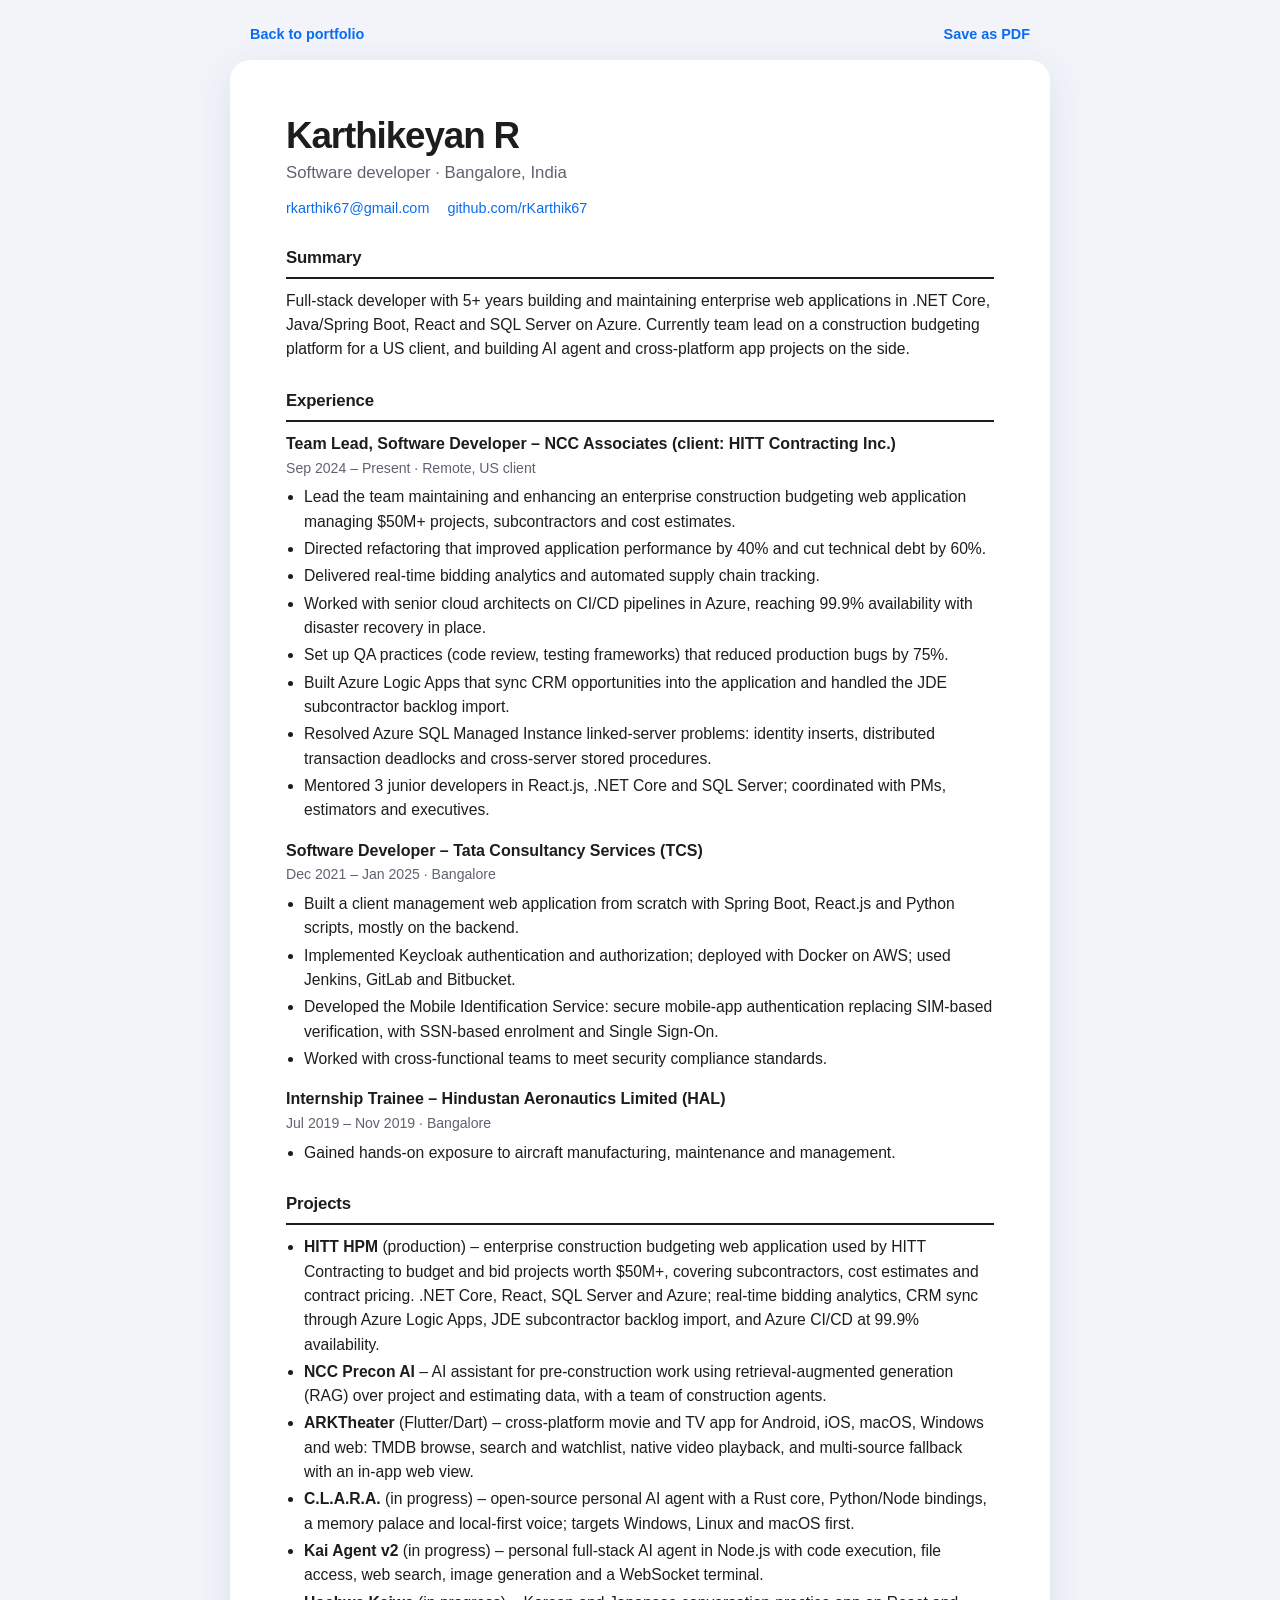
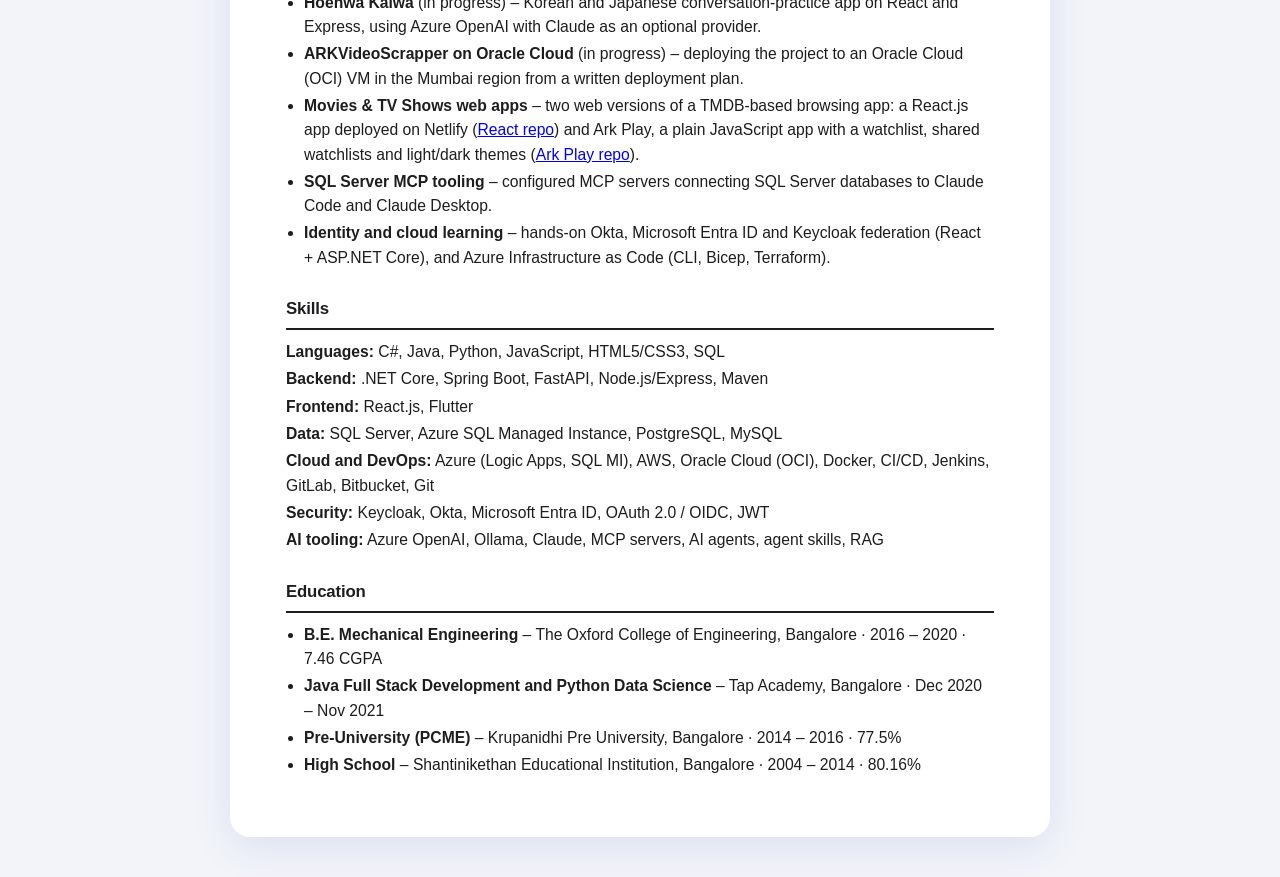
==== resume.html @ 551b3ce6 "new changes" ====
<!doctype html>
<html lang="en">
<head>
<meta charset="utf-8">
<meta name="viewport" content="width=device-width, initial-scale=1">
<title>Karthikeyan R – Resume</title>
<meta name="description" content="Resume of Karthikeyan R, full-stack software developer in Bangalore.">
<style>
:root{--text:#1d1d1f;--muted:#5f6370;--accent:#0a6cf0;--line:#e3e5ec;--bg:#f2f4fa;--page:#fff;
  --font:-apple-system,BlinkMacSystemFont,"SF Pro Text",Inter,"Segoe UI",Roboto,Helvetica,Arial,sans-serif}
*{box-sizing:border-box}
body{margin:0;background:var(--bg);color:var(--text);font:400 .98rem/1.55 var(--font);-webkit-font-smoothing:antialiased}
.bar{max-width:820px;margin:20px auto 0;padding:0 20px;display:flex;justify-content:space-between;gap:12px;flex-wrap:wrap}
.bar a,.bar button{font:600 .9rem var(--font);color:var(--accent);text-decoration:none;background:none;border:0;cursor:pointer;padding:6px 0}
.page{max-width:820px;margin:12px auto 40px;background:var(--page);padding:clamp(24px,6vw,56px);border-radius:20px;box-shadow:0 10px 40px rgba(40,60,120,.1)}
h1{font-size:2.3rem;line-height:1.1;letter-spacing:-.03em;margin:0 0 4px}
.role{color:var(--muted);margin:0 0 10px;font-size:1.05rem}
.contact{display:flex;flex-wrap:wrap;gap:4px 18px;font-size:.9rem;color:var(--muted);margin-bottom:6px}
.contact a{color:var(--accent);text-decoration:none}
h2{font-size:1.05rem;letter-spacing:-.01em;margin:26px 0 10px;padding-bottom:6px;border-bottom:2px solid var(--text)}
h3{font-size:1rem;margin:0}
.job{margin-bottom:16px;break-inside:avoid}
.job .meta{color:var(--muted);font-size:.88rem;margin:1px 0 6px}
ul{margin:4px 0 0;padding-left:1.15em}li{margin:3px 0}
p{margin:0 0 8px}
.skills li{list-style:none;margin:3px 0;padding:0}.skills ul{padding:0}
@media print{
  body{background:#fff;font-size:10pt}.bar{display:none}
  .page{box-shadow:none;margin:0;padding:0;border-radius:0;max-width:none}
  a{color:var(--text)}@page{margin:16mm}
}
</style>
</head>
<body>
<div class="bar"><a href="index.html">Back to portfolio</a><button onclick="window.print()">Save as PDF</button></div>
<main class="page">
  <h1>Karthikeyan R</h1>
  <p class="role">Software developer · Bangalore, India</p>
  <div class="contact"><a href="mailto:rkarthik67@gmail.com">rkarthik67@gmail.com</a><a href="https://github.com/rKarthik67">github.com/rKarthik67</a></div>

  <h2>Summary</h2>
  <p>Full-stack developer with 5+ years building and maintaining enterprise web applications in .NET Core, Java/Spring Boot, React and SQL Server on Azure. Currently team lead on a construction budgeting platform for a US client, and building AI agent and cross-platform app projects on the side.</p>

  <h2>Experience</h2>
  <div class="job">
    <h3>Team Lead, Software Developer – NCC Associates (client: HITT Contracting Inc.)</h3>
    <p class="meta">Sep 2024 – Present · Remote, US client</p>
    <ul>
      <li>Lead the team maintaining and enhancing an enterprise construction budgeting web application managing $50M+ projects, subcontractors and cost estimates.</li>
      <li>Directed refactoring that improved application performance by 40% and cut technical debt by 60%.</li>
      <li>Delivered real-time bidding analytics and automated supply chain tracking.</li>
      <li>Worked with senior cloud architects on CI/CD pipelines in Azure, reaching 99.9% availability with disaster recovery in place.</li>
      <li>Set up QA practices (code review, testing frameworks) that reduced production bugs by 75%.</li>
      <li>Built Azure Logic Apps that sync CRM opportunities into the application and handled the JDE subcontractor backlog import.</li>
      <li>Resolved Azure SQL Managed Instance linked-server problems: identity inserts, distributed transaction deadlocks and cross-server stored procedures.</li>
      <li>Mentored 3 junior developers in React.js, .NET Core and SQL Server; coordinated with PMs, estimators and executives.</li>
    </ul>
  </div>
  <div class="job">
    <h3>Software Developer – Tata Consultancy Services (TCS)</h3>
    <p class="meta">Dec 2021 – Jan 2025 · Bangalore</p>
    <ul>
      <li>Built a client management web application from scratch with Spring Boot, React.js and Python scripts, mostly on the backend.</li>
      <li>Implemented Keycloak authentication and authorization; deployed with Docker on AWS; used Jenkins, GitLab and Bitbucket.</li>
      <li>Developed the Mobile Identification Service: secure mobile-app authentication replacing SIM-based verification, with SSN-based enrolment and Single Sign-On.</li>
      <li>Worked with cross-functional teams to meet security compliance standards.</li>
    </ul>
  </div>
  <div class="job">
    <h3>Internship Trainee – Hindustan Aeronautics Limited (HAL)</h3>
    <p class="meta">Jul 2019 – Nov 2019 · Bangalore</p>
    <ul><li>Gained hands-on exposure to aircraft manufacturing, maintenance and management.</li></ul>
  </div>

  <h2>Projects</h2>
  <ul>
    <li><b>HITT HPM</b> (production) – enterprise construction budgeting web application used by HITT Contracting to budget and bid projects worth $50M+, covering subcontractors, cost estimates and contract pricing. .NET Core, React, SQL Server and Azure; real-time bidding analytics, CRM sync through Azure Logic Apps, JDE subcontractor backlog import, and Azure CI/CD at 99.9% availability.</li>
    <li><b>NCC Precon AI</b> – AI assistant for pre-construction work using retrieval-augmented generation (RAG) over project and estimating data, with a team of construction agents.</li>
    <li><b>ARKTheater</b> (Flutter/Dart) – cross-platform movie and TV app for Android, iOS, macOS, Windows and web: TMDB browse, search and watchlist, native video playback, and multi-source fallback with an in-app web view.</li>
    <li><b>C.L.A.R.A.</b> (in progress) – open-source personal AI agent with a Rust core, Python/Node bindings, a memory palace and local-first voice; targets Windows, Linux and macOS first.</li>
    <li><b>Kai Agent v2</b> (in progress) – personal full-stack AI agent in Node.js with code execution, file access, web search, image generation and a WebSocket terminal.</li>
    <li><b>Hoehwa Kaiwa</b> (in progress) – Korean and Japanese conversation-practice app on React and Express, using Azure OpenAI with Claude as an optional provider.</li>
    <li><b>ARKVideoScrapper on Oracle Cloud</b> (in progress) – deploying the project to an Oracle Cloud (OCI) VM in the Mumbai region from a written deployment plan.</li>
    <li><b>Movies &amp; TV Shows web apps</b> – two web versions of a TMDB-based browsing app: a React.js app deployed on Netlify (<a href="https://github.com/rKarthik67/Movie-and-tv-show-2">React repo</a>) and Ark Play, a plain JavaScript app with a watchlist, shared watchlists and light/dark themes (<a href="https://github.com/rKarthik67/ark-theater-play-web">Ark Play repo</a>).</li>
    <li><b>SQL Server MCP tooling</b> – configured MCP servers connecting SQL Server databases to Claude Code and Claude Desktop.</li>
    <li><b>Identity and cloud learning</b> – hands-on Okta, Microsoft Entra ID and Keycloak federation (React + ASP.NET Core), and Azure Infrastructure as Code (CLI, Bicep, Terraform).</li>
  </ul>

  <h2>Skills</h2>
  <div class="skills"><ul>
    <li><b>Languages:</b> C#, Java, Python, JavaScript, HTML5/CSS3, SQL</li>
    <li><b>Backend:</b> .NET Core, Spring Boot, FastAPI, Node.js/Express, Maven</li>
    <li><b>Frontend:</b> React.js, Flutter</li>
    <li><b>Data:</b> SQL Server, Azure SQL Managed Instance, PostgreSQL, MySQL</li>
    <li><b>Cloud and DevOps:</b> Azure (Logic Apps, SQL MI), AWS, Oracle Cloud (OCI), Docker, CI/CD, Jenkins, GitLab, Bitbucket, Git</li>
    <li><b>Security:</b> Keycloak, Okta, Microsoft Entra ID, OAuth 2.0 / OIDC, JWT</li>
    <li><b>AI tooling:</b> Azure OpenAI, Ollama, Claude, MCP servers, AI agents, agent skills, RAG</li>
  </ul></div>

  <h2>Education</h2>
  <ul>
    <li><b>B.E. Mechanical Engineering</b> – The Oxford College of Engineering, Bangalore · 2016 – 2020 · 7.46 CGPA</li>
    <li><b>Java Full Stack Development and Python Data Science</b> – Tap Academy, Bangalore · Dec 2020 – Nov 2021</li>
    <li><b>Pre-University (PCME)</b> – Krupanidhi Pre University, Bangalore · 2014 – 2016 · 77.5%</li>
    <li><b>High School</b> – Shantinikethan Educational Institution, Bangalore · 2004 – 2014 · 80.16%</li>
  </ul>
</main>
</body>
</html>
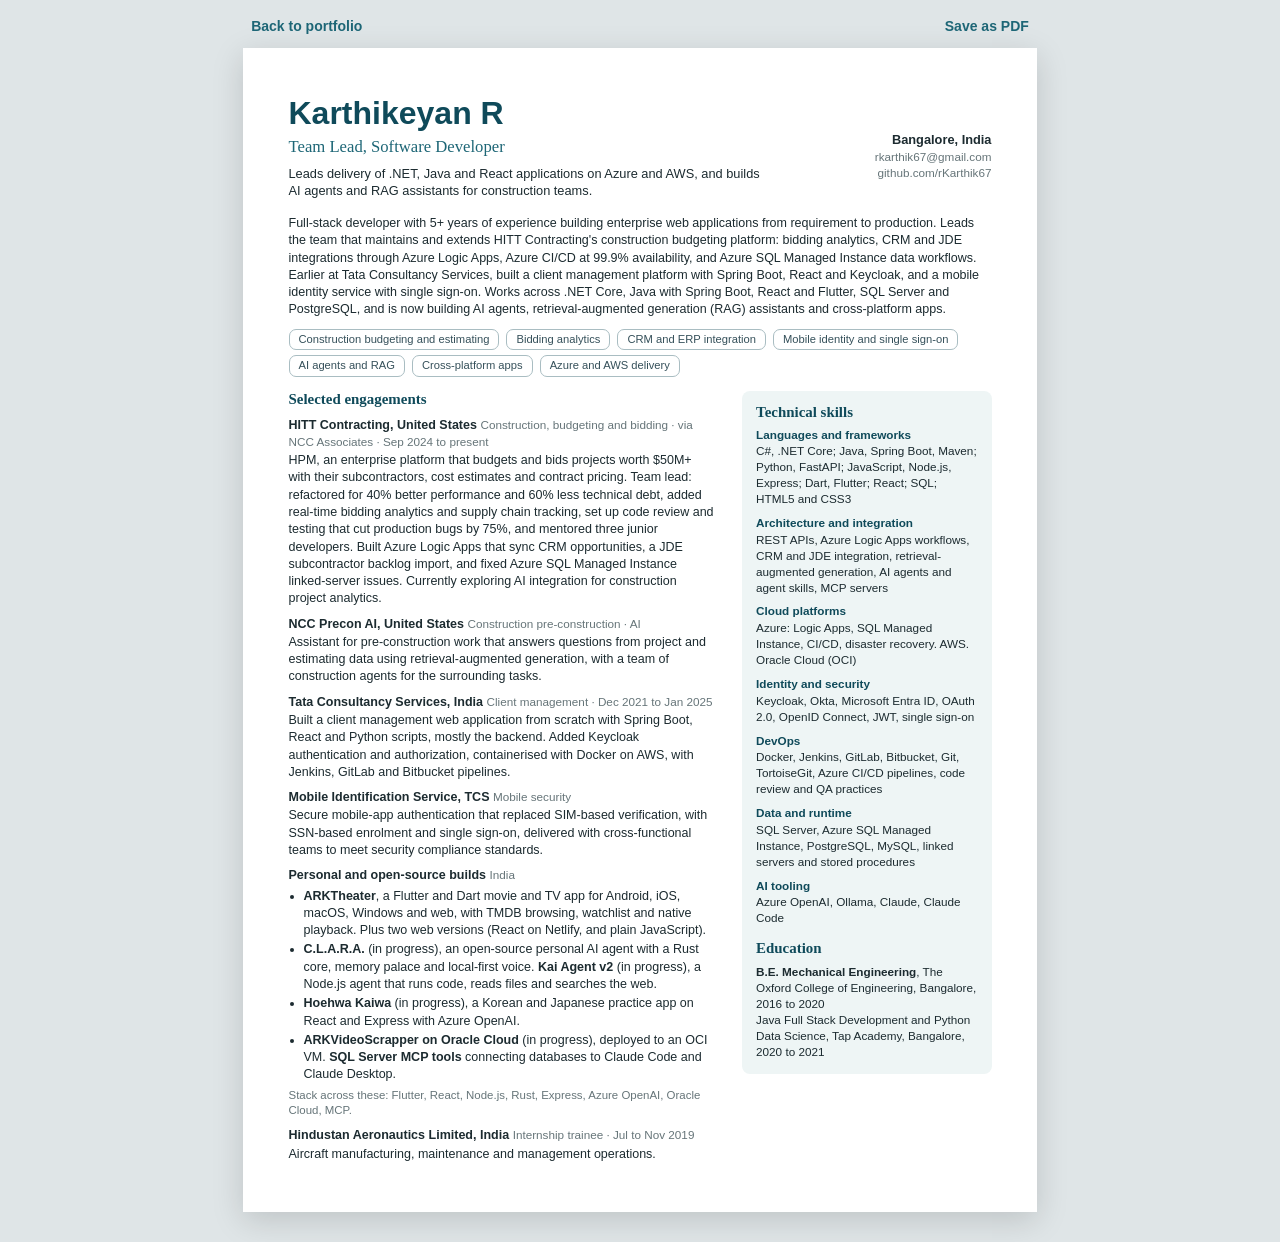
==== commit 534ee256: "resume updated" ====
--- a/resume.html
+++ b/resume.html
@@ -4,106 +4,131 @@
 <meta charset="utf-8">
 <meta name="viewport" content="width=device-width, initial-scale=1">
 <title>Karthikeyan R – Resume</title>
-<meta name="description" content="Resume of Karthikeyan R, full-stack software developer in Bangalore.">
+<meta name="description" content="Resume of Karthikeyan R, software developer and team lead in Bangalore.">
 <style>
-:root{--text:#1d1d1f;--muted:#5f6370;--accent:#0a6cf0;--line:#e3e5ec;--bg:#f2f4fa;--page:#fff;
-  --font:-apple-system,BlinkMacSystemFont,"SF Pro Text",Inter,"Segoe UI",Roboto,Helvetica,Arial,sans-serif}
+:root{--teal:#0f4a5a;--teal2:#1d6676;--ink:#1c2b30;--mute:#667579;--line:#a9bdc2;--panel:#eef5f5;
+  --sans:Calibri,Carlito,"Segoe UI",Helvetica,Arial,sans-serif;--serif:Cambria,Caladea,Georgia,serif}
 *{box-sizing:border-box}
-body{margin:0;background:var(--bg);color:var(--text);font:400 .98rem/1.55 var(--font);-webkit-font-smoothing:antialiased}
-.bar{max-width:820px;margin:20px auto 0;padding:0 20px;display:flex;justify-content:space-between;gap:12px;flex-wrap:wrap}
-.bar a,.bar button{font:600 .9rem var(--font);color:var(--accent);text-decoration:none;background:none;border:0;cursor:pointer;padding:6px 0}
-.page{max-width:820px;margin:12px auto 40px;background:var(--page);padding:clamp(24px,6vw,56px);border-radius:20px;box-shadow:0 10px 40px rgba(40,60,120,.1)}
-h1{font-size:2.3rem;line-height:1.1;letter-spacing:-.03em;margin:0 0 4px}
-.role{color:var(--muted);margin:0 0 10px;font-size:1.05rem}
-.contact{display:flex;flex-wrap:wrap;gap:4px 18px;font-size:.9rem;color:var(--muted);margin-bottom:6px}
-.contact a{color:var(--accent);text-decoration:none}
-h2{font-size:1.05rem;letter-spacing:-.01em;margin:26px 0 10px;padding-bottom:6px;border-bottom:2px solid var(--text)}
-h3{font-size:1rem;margin:0}
-.job{margin-bottom:16px;break-inside:avoid}
-.job .meta{color:var(--muted);font-size:.88rem;margin:1px 0 6px}
-ul{margin:4px 0 0;padding-left:1.15em}li{margin:3px 0}
-p{margin:0 0 8px}
-.skills li{list-style:none;margin:3px 0;padding:0}.skills ul{padding:0}
+body{margin:0;background:#dfe5e7;color:var(--ink);font:400 9.4pt/1.38 var(--sans);-webkit-print-color-adjust:exact;print-color-adjust:exact}
+.bar{max-width:210mm;margin:14px auto 0;padding:0 8px;display:flex;justify-content:space-between;font:600 14px var(--sans)}
+.bar a,.bar button{color:var(--teal2);text-decoration:none;background:none;border:0;cursor:pointer;font:inherit;padding:4px 0}
+.page{width:210mm;min-height:297mm;margin:10px auto 30px;background:#fff;padding:13mm 12mm 11mm;box-shadow:0 8px 30px rgba(0,0,0,.15)}
+header{display:flex;justify-content:space-between;align-items:flex-start;gap:16px}
+h1{font:700 24pt/1.05 var(--sans);color:var(--teal);margin:0}
+.role{font:400 12.5pt/1.2 var(--serif);color:var(--teal2);margin:6px 0 8px}
+.tagline{margin:0;max-width:128mm;font-size:9.6pt}
+.where{text-align:right;font-weight:700;font-size:9.6pt;white-space:nowrap;padding-top:34px}
+.where span{display:block;font-weight:400;color:var(--mute);font-size:8.8pt}
+.where a{color:inherit;text-decoration:none}
+.summary{margin:15px 0 10px;font-size:9.4pt}
+.tags{display:flex;flex-wrap:wrap;gap:5px 7px;margin-bottom:14px}
+.tags span{border:1px solid var(--line);border-radius:7px;padding:2px 9px;font-size:8.4pt;color:#35505a}
+.cols{display:grid;grid-template-columns:minmax(0,1fr) 66mm;gap:7mm;align-items:start}
+h2{font:700 11.2pt/1.2 var(--serif);color:var(--teal);margin:0 0 8px}
+.eng{margin:0 0 8px;break-inside:avoid}
+.eng b{font-weight:700}.eng .ind{color:var(--mute);font-size:8.8pt}
+.eng p{margin:1px 0 0}
+ul{margin:3px 0 0;padding-left:15px}li{margin:2px 0}
+.stack{color:var(--mute);font-size:8.6pt;margin:4px 0 0}
+.side{background:var(--panel);border-radius:8px;padding:13px 14px 14px}
+.side h3{font:700 8.8pt/1.25 var(--sans);color:var(--teal);margin:9px 0 1px}
+.side h3:first-of-type{margin-top:0}
+.side p{margin:0;font-size:8.8pt;line-height:1.36}
+.side h2{margin:14px 0 6px}
+.side h2.first{margin-top:0}
+@media (max-width:760px){
+  .page{width:auto;min-height:0;margin:8px;padding:20px 16px}
+  header{flex-direction:column}.where{text-align:left;padding-top:0}
+  .cols{grid-template-columns:1fr}
+}
 @media print{
-  body{background:#fff;font-size:10pt}.bar{display:none}
-  .page{box-shadow:none;margin:0;padding:0;border-radius:0;max-width:none}
-  a{color:var(--text)}@page{margin:16mm}
+  @page{size:A4;margin:0}
+  body{background:#fff}.bar{display:none}
+  .page{margin:0;box-shadow:none;width:210mm;height:297mm;min-height:0;overflow:hidden}
 }
 </style>
 </head>
 <body>
 <div class="bar"><a href="index.html">Back to portfolio</a><button onclick="window.print()">Save as PDF</button></div>
 <main class="page">
-  <h1>Karthikeyan R</h1>
-  <p class="role">Software developer · Bangalore, India</p>
-  <div class="contact"><a href="mailto:rkarthik67@gmail.com">rkarthik67@gmail.com</a><a href="https://github.com/rKarthik67">github.com/rKarthik67</a></div>
+  <header>
+    <div>
+      <h1>Karthikeyan R</h1>
+      <div class="role">Team Lead, Software Developer</div>
+      <p class="tagline">Leads delivery of .NET, Java and React applications on Azure and AWS, and builds AI agents and RAG assistants for construction teams.</p>
+    </div>
+    <div class="where">Bangalore, India<span><a href="mailto:rkarthik67@gmail.com">rkarthik67@gmail.com</a></span><span><a href="https://github.com/rKarthik67">github.com/rKarthik67</a></span></div>
+  </header>
 
-  <h2>Summary</h2>
-  <p>Full-stack developer with 5+ years building and maintaining enterprise web applications in .NET Core, Java/Spring Boot, React and SQL Server on Azure. Currently team lead on a construction budgeting platform for a US client, and building AI agent and cross-platform app projects on the side.</p>
+  <p class="summary">Full-stack developer with 5+ years of experience building enterprise web applications from requirement to production. Leads the team that maintains and extends HITT Contracting's construction budgeting platform: bidding analytics, CRM and JDE integrations through Azure Logic Apps, Azure CI/CD at 99.9% availability, and Azure SQL Managed Instance data workflows. Earlier at Tata Consultancy Services, built a client management platform with Spring Boot, React and Keycloak, and a mobile identity service with single sign-on. Works across .NET Core, Java with Spring Boot, React and Flutter, SQL Server and PostgreSQL, and is now building AI agents, retrieval-augmented generation (RAG) assistants and cross-platform apps.</p>
 
-  <h2>Experience</h2>
-  <div class="job">
-    <h3>Team Lead, Software Developer – NCC Associates (client: HITT Contracting Inc.)</h3>
-    <p class="meta">Sep 2024 – Present · Remote, US client</p>
-    <ul>
-      <li>Lead the team maintaining and enhancing an enterprise construction budgeting web application managing $50M+ projects, subcontractors and cost estimates.</li>
-      <li>Directed refactoring that improved application performance by 40% and cut technical debt by 60%.</li>
-      <li>Delivered real-time bidding analytics and automated supply chain tracking.</li>
-      <li>Worked with senior cloud architects on CI/CD pipelines in Azure, reaching 99.9% availability with disaster recovery in place.</li>
-      <li>Set up QA practices (code review, testing frameworks) that reduced production bugs by 75%.</li>
-      <li>Built Azure Logic Apps that sync CRM opportunities into the application and handled the JDE subcontractor backlog import.</li>
-      <li>Resolved Azure SQL Managed Instance linked-server problems: identity inserts, distributed transaction deadlocks and cross-server stored procedures.</li>
-      <li>Mentored 3 junior developers in React.js, .NET Core and SQL Server; coordinated with PMs, estimators and executives.</li>
-    </ul>
-  </div>
-  <div class="job">
-    <h3>Software Developer – Tata Consultancy Services (TCS)</h3>
-    <p class="meta">Dec 2021 – Jan 2025 · Bangalore</p>
-    <ul>
-      <li>Built a client management web application from scratch with Spring Boot, React.js and Python scripts, mostly on the backend.</li>
-      <li>Implemented Keycloak authentication and authorization; deployed with Docker on AWS; used Jenkins, GitLab and Bitbucket.</li>
-      <li>Developed the Mobile Identification Service: secure mobile-app authentication replacing SIM-based verification, with SSN-based enrolment and Single Sign-On.</li>
-      <li>Worked with cross-functional teams to meet security compliance standards.</li>
-    </ul>
-  </div>
-  <div class="job">
-    <h3>Internship Trainee – Hindustan Aeronautics Limited (HAL)</h3>
-    <p class="meta">Jul 2019 – Nov 2019 · Bangalore</p>
-    <ul><li>Gained hands-on exposure to aircraft manufacturing, maintenance and management.</li></ul>
+  <div class="tags">
+    <span>Construction budgeting and estimating</span><span>Bidding analytics</span><span>CRM and ERP integration</span>
+    <span>Mobile identity and single sign-on</span><span>AI agents and RAG</span><span>Cross-platform apps</span><span>Azure and AWS delivery</span>
   </div>
 
-  <h2>Projects</h2>
-  <ul>
-    <li><b>HITT HPM</b> (production) – enterprise construction budgeting web application used by HITT Contracting to budget and bid projects worth $50M+, covering subcontractors, cost estimates and contract pricing. .NET Core, React, SQL Server and Azure; real-time bidding analytics, CRM sync through Azure Logic Apps, JDE subcontractor backlog import, and Azure CI/CD at 99.9% availability.</li>
-    <li><b>NCC Precon AI</b> – AI assistant for pre-construction work using retrieval-augmented generation (RAG) over project and estimating data, with a team of construction agents.</li>
-    <li><b>ARKTheater</b> (Flutter/Dart) – cross-platform movie and TV app for Android, iOS, macOS, Windows and web: TMDB browse, search and watchlist, native video playback, and multi-source fallback with an in-app web view.</li>
-    <li><b>C.L.A.R.A.</b> (in progress) – open-source personal AI agent with a Rust core, Python/Node bindings, a memory palace and local-first voice; targets Windows, Linux and macOS first.</li>
-    <li><b>Kai Agent v2</b> (in progress) – personal full-stack AI agent in Node.js with code execution, file access, web search, image generation and a WebSocket terminal.</li>
-    <li><b>Hoehwa Kaiwa</b> (in progress) – Korean and Japanese conversation-practice app on React and Express, using Azure OpenAI with Claude as an optional provider.</li>
-    <li><b>ARKVideoScrapper on Oracle Cloud</b> (in progress) – deploying the project to an Oracle Cloud (OCI) VM in the Mumbai region from a written deployment plan.</li>
-    <li><b>Movies &amp; TV Shows web apps</b> – two web versions of a TMDB-based browsing app: a React.js app deployed on Netlify (<a href="https://github.com/rKarthik67/Movie-and-tv-show-2">React repo</a>) and Ark Play, a plain JavaScript app with a watchlist, shared watchlists and light/dark themes (<a href="https://github.com/rKarthik67/ark-theater-play-web">Ark Play repo</a>).</li>
-    <li><b>SQL Server MCP tooling</b> – configured MCP servers connecting SQL Server databases to Claude Code and Claude Desktop.</li>
-    <li><b>Identity and cloud learning</b> – hands-on Okta, Microsoft Entra ID and Keycloak federation (React + ASP.NET Core), and Azure Infrastructure as Code (CLI, Bicep, Terraform).</li>
-  </ul>
+  <div class="cols">
+    <div>
+      <h2>Selected engagements</h2>
 
-  <h2>Skills</h2>
-  <div class="skills"><ul>
-    <li><b>Languages:</b> C#, Java, Python, JavaScript, HTML5/CSS3, SQL</li>
-    <li><b>Backend:</b> .NET Core, Spring Boot, FastAPI, Node.js/Express, Maven</li>
-    <li><b>Frontend:</b> React.js, Flutter</li>
-    <li><b>Data:</b> SQL Server, Azure SQL Managed Instance, PostgreSQL, MySQL</li>
-    <li><b>Cloud and DevOps:</b> Azure (Logic Apps, SQL MI), AWS, Oracle Cloud (OCI), Docker, CI/CD, Jenkins, GitLab, Bitbucket, Git</li>
-    <li><b>Security:</b> Keycloak, Okta, Microsoft Entra ID, OAuth 2.0 / OIDC, JWT</li>
-    <li><b>AI tooling:</b> Azure OpenAI, Ollama, Claude, MCP servers, AI agents, agent skills, RAG</li>
-  </ul></div>
+      <div class="eng">
+        <b>HITT Contracting, United States</b> <span class="ind">Construction, budgeting and bidding · via NCC Associates · Sep 2024 to present</span>
+        <p>HPM, an enterprise platform that budgets and bids projects worth $50M+ with their subcontractors, cost estimates and contract pricing. Team lead: refactored for 40% better performance and 60% less technical debt, added real-time bidding analytics and supply chain tracking, set up code review and testing that cut production bugs by 75%, and mentored three junior developers. Built Azure Logic Apps that sync CRM opportunities, a JDE subcontractor backlog import, and fixed Azure SQL Managed Instance linked-server issues. Currently exploring AI integration for construction project analytics.</p>
+      </div>
 
-  <h2>Education</h2>
-  <ul>
-    <li><b>B.E. Mechanical Engineering</b> – The Oxford College of Engineering, Bangalore · 2016 – 2020 · 7.46 CGPA</li>
-    <li><b>Java Full Stack Development and Python Data Science</b> – Tap Academy, Bangalore · Dec 2020 – Nov 2021</li>
-    <li><b>Pre-University (PCME)</b> – Krupanidhi Pre University, Bangalore · 2014 – 2016 · 77.5%</li>
-    <li><b>High School</b> – Shantinikethan Educational Institution, Bangalore · 2004 – 2014 · 80.16%</li>
-  </ul>
+      <div class="eng">
+        <b>NCC Precon AI, United States</b> <span class="ind">Construction pre-construction · AI</span>
+        <p>Assistant for pre-construction work that answers questions from project and estimating data using retrieval-augmented generation, with a team of construction agents for the surrounding tasks.</p>
+      </div>
+
+      <div class="eng">
+        <b>Tata Consultancy Services, India</b> <span class="ind">Client management · Dec 2021 to Jan 2025</span>
+        <p>Built a client management web application from scratch with Spring Boot, React and Python scripts, mostly the backend. Added Keycloak authentication and authorization, containerised with Docker on AWS, with Jenkins, GitLab and Bitbucket pipelines.</p>
+      </div>
+
+      <div class="eng">
+        <b>Mobile Identification Service, TCS</b> <span class="ind">Mobile security</span>
+        <p>Secure mobile-app authentication that replaced SIM-based verification, with SSN-based enrolment and single sign-on, delivered with cross-functional teams to meet security compliance standards.</p>
+      </div>
+
+      <div class="eng">
+        <b>Personal and open-source builds</b> <span class="ind">India</span>
+        <ul>
+          <li><b>ARKTheater</b>, a Flutter and Dart movie and TV app for Android, iOS, macOS, Windows and web, with TMDB browsing, watchlist and native playback. Plus two web versions (React on Netlify, and plain JavaScript).</li>
+          <li><b>C.L.A.R.A.</b> (in progress), an open-source personal AI agent with a Rust core, memory palace and local-first voice. <b>Kai Agent v2</b> (in progress), a Node.js agent that runs code, reads files and searches the web.</li>
+          <li><b>Hoehwa Kaiwa</b> (in progress), a Korean and Japanese practice app on React and Express with Azure OpenAI.</li>
+          <li><b>ARKVideoScrapper on Oracle Cloud</b> (in progress), deployed to an OCI VM. <b>SQL Server MCP tools</b> connecting databases to Claude Code and Claude Desktop.</li>
+        </ul>
+        <div class="stack">Stack across these: Flutter, React, Node.js, Rust, Express, Azure OpenAI, Oracle Cloud, MCP.</div>
+      </div>
+
+      <div class="eng">
+        <b>Hindustan Aeronautics Limited, India</b> <span class="ind">Internship trainee · Jul to Nov 2019</span>
+        <p>Aircraft manufacturing, maintenance and management operations.</p>
+      </div>
+    </div>
+
+    <aside class="side">
+      <h2 class="first">Technical skills</h2>
+      <h3>Languages and frameworks</h3>
+      <p>C#, .NET Core; Java, Spring Boot, Maven; Python, FastAPI; JavaScript, Node.js, Express; Dart, Flutter; React; SQL; HTML5 and CSS3</p>
+      <h3>Architecture and integration</h3>
+      <p>REST APIs, Azure Logic Apps workflows, CRM and JDE integration, retrieval-augmented generation, AI agents and agent skills, MCP servers</p>
+      <h3>Cloud platforms</h3>
+      <p>Azure: Logic Apps, SQL Managed Instance, CI/CD, disaster recovery. AWS. Oracle Cloud (OCI)</p>
+      <h3>Identity and security</h3>
+      <p>Keycloak, Okta, Microsoft Entra ID, OAuth 2.0, OpenID Connect, JWT, single sign-on</p>
+      <h3>DevOps</h3>
+      <p>Docker, Jenkins, GitLab, Bitbucket, Git, TortoiseGit, Azure CI/CD pipelines, code review and QA practices</p>
+      <h3>Data and runtime</h3>
+      <p>SQL Server, Azure SQL Managed Instance, PostgreSQL, MySQL, linked servers and stored procedures</p>
+      <h3>AI tooling</h3>
+      <p>Azure OpenAI, Ollama, Claude, Claude Code</p>
+
+      <h2>Education</h2>
+      <p><b>B.E. Mechanical Engineering</b>, The Oxford College of Engineering, Bangalore, 2016 to 2020<br>Java Full Stack Development and Python Data Science, Tap Academy, Bangalore, 2020 to 2021</p>
+    </aside>
+  </div>
 </main>
 </body>
 </html>
